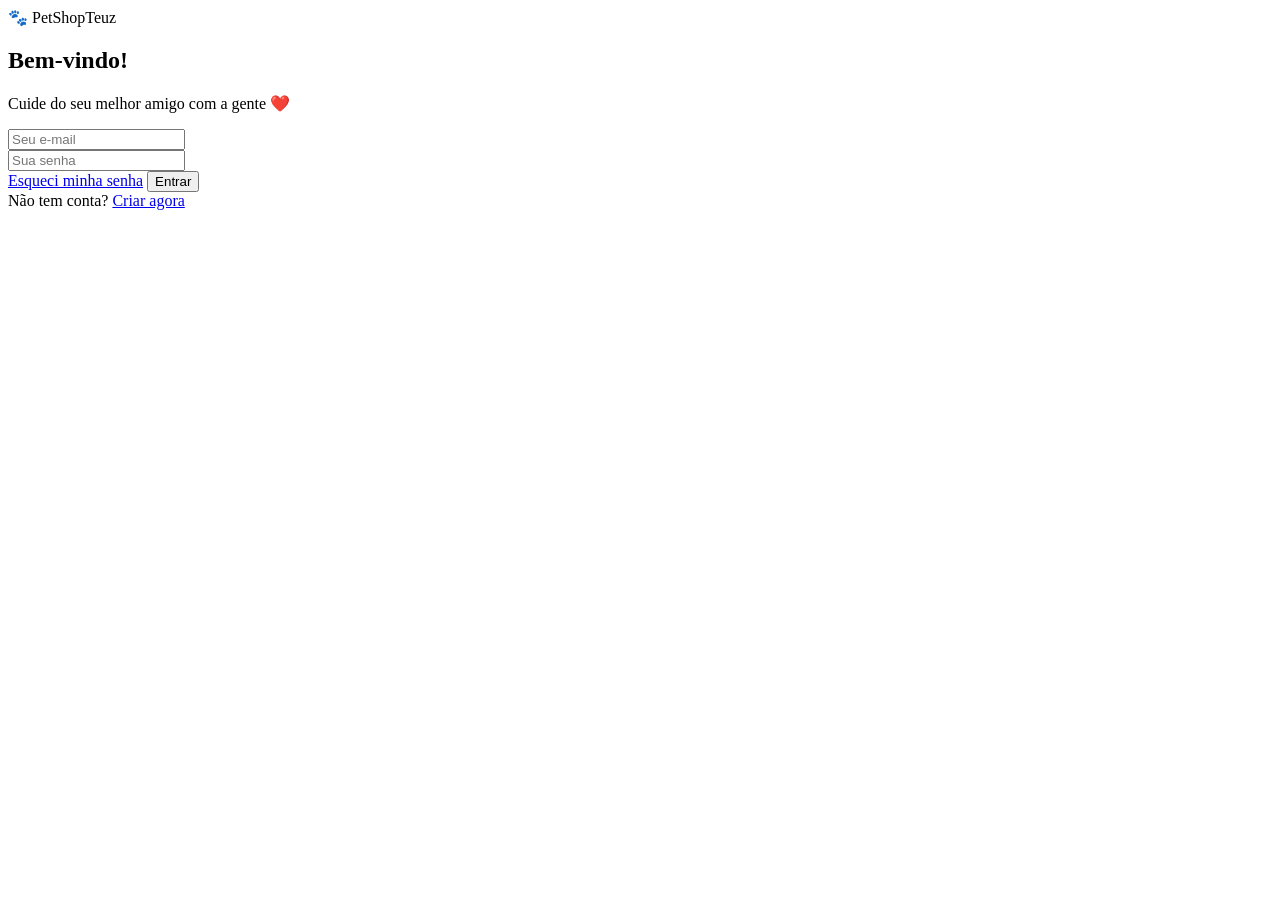
==== index.html @ 71490110 "index.hrml" ====
<!DOCTYPE html>
<html lang="en">
<head>
    <meta charset="UTF-8">
    <meta name="viewport" content="width=device-width, initial-scale=1.0">
    <title>Tela de Login </title>
    <link rel="stylesheet" href="pet.css">
<div class="container">
  <div class="card">

    <div class="logo">
      🐾 <span>PetShopTeuz</span>
    </div>

    <h2>Bem-vindo!</h2>
    <p>Cuide do seu melhor amigo com a gente ❤️</p>

    <div class="input-group">
      <input type="email" placeholder="Seu e-mail">
    </div>

    <div class="input-group">
      <input type="password" placeholder="Sua senha">
    </div>

    <a href="#" class="link">Esqueci minha senha</a>

    <button>Entrar</button>

    <div class="register">
      Não tem conta? <a href="#">Criar agora</a>
    </div>

  </div>
</div>
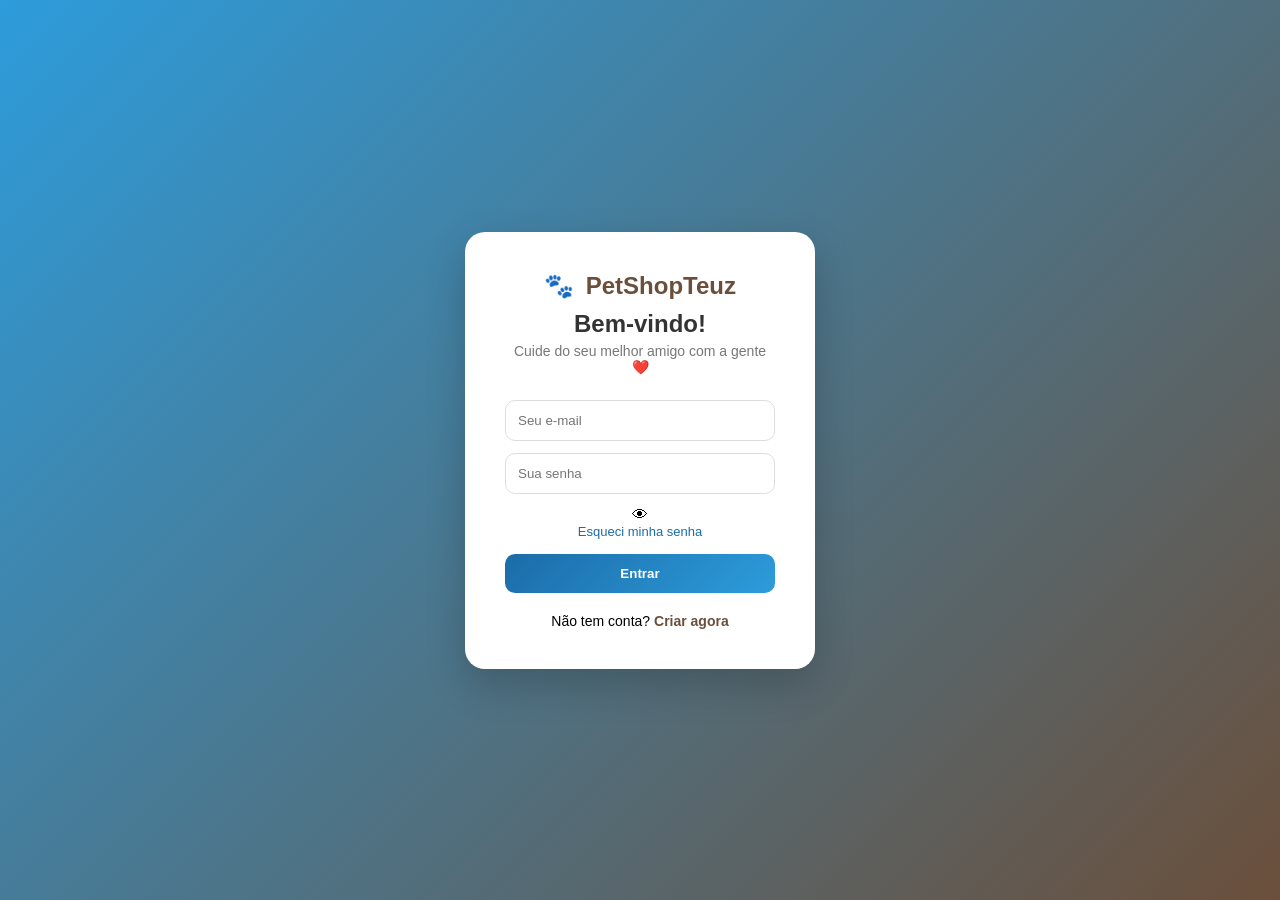
==== commit 20e53326: "tela de login atualizada" ====
--- a/index.html
+++ b/index.html
@@ -1,10 +1,13 @@
 <!DOCTYPE html>
-<html lang="en">
+<html lang="pt-BR">
 <head>
-    <meta charset="UTF-8">
-    <meta name="viewport" content="width=device-width, initial-scale=1.0">
-    <title>Tela de Login </title>
-    <link rel="stylesheet" href="pet.css">
+  <meta charset="UTF-8">
+  <meta name="viewport" content="width=device-width, initial-scale=1.0">
+  <title>PetShopTeuz - Login</title>
+  <link rel="stylesheet" href="style.css">
+</head>
+<body>
+
 <div class="container">
   <div class="card">
 
@@ -16,16 +19,17 @@
     <p>Cuide do seu melhor amigo com a gente ❤️</p>
 
     <div class="input-group">
-      <input type="email" placeholder="Seu e-mail">
+      <input type="email" id="email" placeholder="Seu e-mail">
     </div>
 
-    <div class="input-group">
-      <input type="password" placeholder="Sua senha">
+    <div class="input-group senha-box">
+      <input type="password" id="senha" placeholder="Sua senha">
+      <span class="toggle" onclick="toggleSenha()">👁</span>
     </div>
 
     <a href="#" class="link">Esqueci minha senha</a>
 
-    <button>Entrar</button>
+    <button id="loginBtn">Entrar</button>
 
     <div class="register">
       Não tem conta? <a href="#">Criar agora</a>
@@ -33,3 +37,7 @@
 
   </div>
 </div>
+
+<script src="script.js"></script>
+</body>
+</html>
--- a/style.css
+++ b/style.css
@@ -0,0 +1,124 @@
+* {
+  margin: 0;
+  padding: 0;
+  box-sizing: border-box;
+  font-family: 'Poppins', sans-serif;
+}
+
+body {
+  height: 100vh;
+  background: linear-gradient(135deg, #2D9CDB, #6B4F3B);
+  display: flex;
+  justify-content: center;
+  align-items: center;
+}
+
+/* CENTRALIZAÇÃO REAL */
+.container {
+  width: 100%;
+  display: flex;
+  justify-content: center;
+  align-items: center;
+}
+
+/* CARD */
+.card {
+  background: #fff;
+  padding: 40px;
+  border-radius: 20px;
+  width: 350px;
+  text-align: center;
+  box-shadow: 0 15px 40px rgba(0,0,0,0.2);
+  animation: fadeIn 0.6s ease;
+}
+
+/* LOGO */
+.logo {
+  font-size: 24px;
+  font-weight: bold;
+  color: #6B4F3B;
+  margin-bottom: 10px;
+}
+
+.logo span {
+  margin-left: 5px;
+}
+
+/* TEXTO */
+h2 {
+  color: #333;
+  margin-bottom: 5px;
+}
+
+p {
+  font-size: 14px;
+  color: #777;
+  margin-bottom: 25px;
+}
+
+/* INPUTS */
+.input-group input {
+  width: 100%;
+  padding: 12px;
+  margin-bottom: 12px;
+  border-radius: 10px;
+  border: 1px solid #ddd;
+  outline: none;
+  transition: 0.3s;
+}
+
+.input-group input:focus {
+  border-color: #2D9CDB;
+  box-shadow: 0 0 5px rgba(45,156,219,0.5);
+}
+
+/* LINK */
+.link {
+  display: block;
+  margin-bottom: 15px;
+  font-size: 13px;
+  color: #1B6CA8;
+  text-decoration: none;
+}
+
+/* BOTÃO */
+button {
+  width: 100%;
+  padding: 12px;
+  border: none;
+  border-radius: 10px;
+  background: linear-gradient(135deg, #1B6CA8, #2D9CDB);
+  color: white;
+  font-weight: bold;
+  cursor: pointer;
+  transition: 0.3s;
+}
+
+button:hover {
+  transform: scale(1.05);
+  box-shadow: 0 5px 15px rgba(0,0,0,0.2);
+}
+
+/* CADASTRO */
+.register {
+  margin-top: 20px;
+  font-size: 14px;
+}
+
+.register a {
+  color: #6B4F3B;
+  font-weight: bold;
+  text-decoration: none;
+}
+
+/* ANIMAÇÃO */
+@keyframes fadeIn {
+  from {
+    opacity: 0;
+    transform: translateY(20px);
+  }
+  to {
+    opacity: 1;
+    transform: translateY(0);
+  }
+}
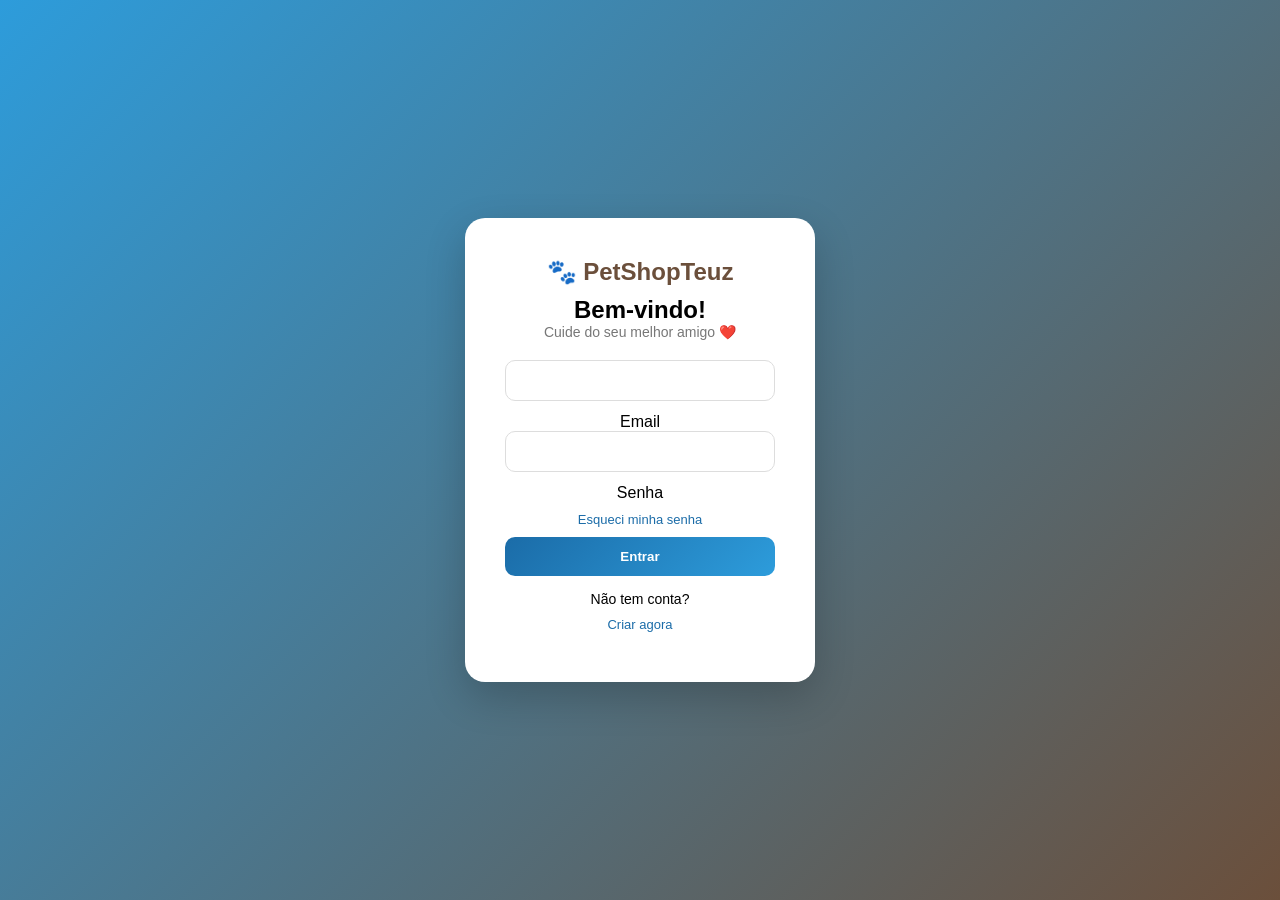
==== commit 05213e24: "Update index.html" ====
--- a/index.html
+++ b/index.html
@@ -1,43 +1,197 @@
 <!DOCTYPE html>
 <html lang="pt-BR">
 <head>
-  <meta charset="UTF-8">
-  <meta name="viewport" content="width=device-width, initial-scale=1.0">
-  <title>PetShopTeuz - Login</title>
-  <link rel="stylesheet" href="style.css">
+<meta charset="UTF-8">
+<meta name="viewport" content="width=device-width, initial-scale=1.0">
+<title>PetShopTeuz</title>
+
+
+<style>
+* {
+  margin: 0;
+  padding: 0;
+  box-sizing: border-box;
+  font-family: 'Poppins', sans-serif;
+}
+
+body {
+  min-height: 100vh;
+  background: linear-gradient(135deg, #2D9CDB, #6B4F3B);
+  display: flex;
+  justify-content: center;
+  align-items: center;
+}
+
+.card {
+  background: #fff;
+  padding: 40px;
+  border-radius: 20px;
+  width: 350px;
+  max-width: 90%;
+  text-align: center;
+  box-shadow: 0 15px 40px rgba(0,0,0,0.2);
+}
+
+.logo {
+  font-size: 24px;
+  font-weight: bold;
+  color: #6B4F3B;
+  margin-bottom: 10px;
+}
+
+p {
+  font-size: 14px;
+  color: #777;
+  margin-bottom: 20px;
+}
+
+.input-group input {
+  width: 100%;
+  padding: 12px;
+  margin-bottom: 12px;
+  border-radius: 10px;
+  border: 1px solid #ddd;
+}
+
+button {
+  width: 100%;
+  padding: 12px;
+  border: none;
+  border-radius: 10px;
+  background: linear-gradient(135deg, #1B6CA8, #2D9CDB);
+  color: white;
+  font-weight: bold;
+  cursor: pointer;
+}
+
+.link {
+  display: block;
+  margin: 10px 0;
+  font-size: 13px;
+  color: #1B6CA8;
+  cursor: pointer;
+}
+
+.register {
+  margin-top: 15px;
+  font-size: 14px;
+}
+
+.hidden {
+  display: none;
+}
+</style>
 </head>
+
 <body>
 
-<div class="container">
-  <div class="card">
+<div class="card">
 
-    <div class="logo">
-      🐾 <span>PetShopTeuz</span>
-    </div>
+  <div class="logo">🐾 PetShopTeuz</div>
 
+  <!-- LOGIN -->
+  <div id="login">
     <h2>Bem-vindo!</h2>
-    <p>Cuide do seu melhor amigo com a gente ❤️</p>
+    <p>Cuide do seu melhor amigo ❤️</p>
 
-    <div class="input-group">
-      <input type="email" id="email" placeholder="Seu e-mail">
-    </div>
+   <div class="input-group">
+    <input type="email" id="loginEmail" placeholder=" ">
+    <label>Email</label>
+</div>
 
-    <div class="input-group senha-box">
-      <input type="password" id="senha" placeholder="Sua senha">
-      <span class="toggle" onclick="toggleSenha()">👁</span>
-    </div>
+<div class="input-group">
+  <input type="password" id="loginSenha" placeholder=" ">
+  <label>Senha</label>
+</div>
 
-    <a href="#" class="link">Esqueci minha senha</a>
+    <span class="link" onclick="mostrar('esqueci')">Esqueci minha senha</span>
 
-    <button id="loginBtn">Entrar</button>
+    <button onclick="login()">Entrar</button>
 
     <div class="register">
-      Não tem conta? <a href="#">Criar agora</a>
+      Não tem conta? <span class="link" onclick="mostrar('cadastro')">Criar agora</span>
     </div>
+  </div>
 
+  <!-- CADASTRO -->
+  <div id="cadastro" class="hidden">
+    <h2>Criar Conta</h2>
+    <p>Cadastre-se agora 🐶</p>
+
+    <input type="text" id="nome" placeholder="Seu nome">
+    <input type="email" id="cadEmail" placeholder="Seu e-mail">
+    <input type="password" id="cadSenha" placeholder="Sua senha">
+
+    <button onclick="cadastrar()">Cadastrar</button>
+
+    <span class="link" onclick="mostrar('login')">Voltar para login</span>
   </div>
+
+  <!-- ESQUECI SENHA -->
+  <div id="esqueci" class="hidden">
+    <h2>Recuperar Senha</h2>
+    <p>Digite seu e-mail 📧</p>
+
+    <input type="email" id="recEmail" placeholder="Seu e-mail">
+
+    <button onclick="recuperar()">Enviar</button>
+
+    <span class="link" onclick="mostrar('login')">Voltar para login</span>
+  </div>
+
 </div>
 
-<script src="script.js"></script>
+<script>
+// Trocar telas
+function mostrar(tela) {
+  document.getElementById("login").classList.add("hidden");
+  document.getElementById("cadastro").classList.add("hidden");
+  document.getElementById("esqueci").classList.add("hidden");
+
+  document.getElementById(tela).classList.remove("hidden");
+}
+
+// Login
+function login() {
+  const email = document.getElementById("loginEmail").value;
+  const senha = document.getElementById("loginSenha").value;
+
+  if (!email || !senha) {
+    alert("Preencha todos os campos!");
+    return;
+  }
+
+  alert("Login realizado com sucesso!");
+}
+
+// Cadastro
+function cadastrar() {
+  const nome = document.getElementById("nome").value;
+  const email = document.getElementById("cadEmail").value;
+  const senha = document.getElementById("cadSenha").value;
+
+  if (!nome || !email || !senha) {
+    alert("Preencha todos os campos!");
+    return;
+  }
+
+  alert("Conta criada com sucesso!");
+  mostrar('login');
+}
+
+// Recuperar senha
+function recuperar() {
+  const email = document.getElementById("recEmail").value;
+
+  if (!email) {
+    alert("Digite seu e-mail!");
+    return;
+  }
+
+  alert("Link de recuperação enviado!");
+  mostrar('login');
+}
+</script>
+
 </body>
 </html>
